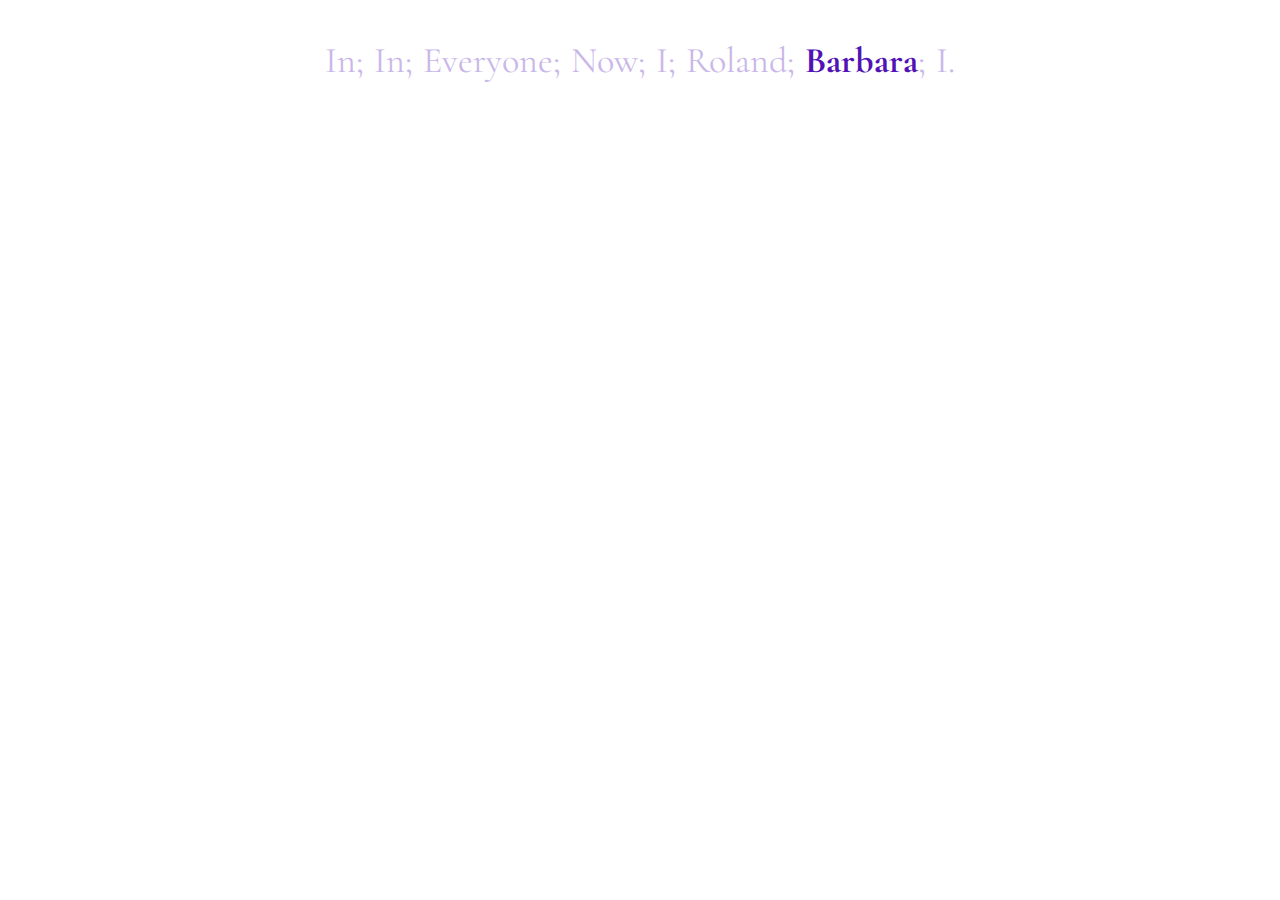
==== barbara.html @ 02eb0ee5 "progress 1" ====
<!DOCTYPE html>
<html lang="en" dir="ltr">
  <head>
    <meta charset="utf-8">
    <link rel="preconnect" href="https://fonts.gstatic.com">
    <link href="https://fonts.googleapis.com/css2?family=Cormorant+Garamond:ital,wght@0,300;0,400;0,500;0,600;0,700;1,300;1,400;1,500;1,600;1,700&display=swap" rel="stylesheet">
    <link rel="stylesheet" href="in.css">
    <link rel="stylesheet" href="normalize.css">
    <title>In;</title>
  </head>
  <body>
    <div class="nav-bar">
      <a href="index.html" class="otherlinks">In</a>;
      <a href="in2.html" class="otherlinks">In</a>;
      <a href="everyone.html" class="otherlinks">Everyone</a>;
      <a href="now.html" class="otherlinks">Now</a>;
      <a href="i.html" class="otherlinks">I</a>;
      <a href="roland.html" class="otherlinks">Roland</a>;
      <a href="barbara.html" class="homelink">Barbara</a>;
      <a href="i2.html" class="otherlinks">I</a>.
    </div>
  </body>
</html>
---- in.css ----
body {
  background-color: white;
  font-family: 'Cormorant Garamond', serif;
}

.nav-bar {
  text-align: center;
  word-spacing: 2px;
  color: #cab7e9;
  font-size: 36px;
  margin-top: 40px;
}

a.homelink:link {
  color: #5112B6;
  text-decoration: none;
  font-weight: 700;
}

a.homelink:visited {
  color: #5112B6;
}

a.homelink:hover {
  color: #cab7e9;
}

a.otherlinks:link {
  color: #cab7e9;
  text-decoration: none;
}

a.otherlinks:visited {
  color: #cab7e9;
}

a.otherlinks:hover {
  color: #5112B6;
}

.container {
  position: relative;
  margin: 110px 80px 80px 80px;
}

.box-1 {
  font-size: 24px;
  width: 380px;
  line-height: 32px;
}

em {
  font-weight: 600;
  font-size: 46px;
  color: #5A15CB;
}

.box-2 {
  position: absolute;
  font-size: 46px;
  font-weight: 600;
  width: 1130px;
  line-height: 57px;
  right: 0px;
  color: #5A15CB;
  margin-top: -35px;
}

.box-3 {
  font-size: 24px;
  width: 380px;
  line-height: 32px;
  position: absolute;
  right: 8px;
  padding-top: 208px;
}

.box-4 {
  position: absolute;
  font-size: 46px;
  font-weight: 600;
  width: 830px;
  line-height: 57px;
  right: 0px;
  color: #5A15CB;
  margin-top: 460px;
  padding-bottom: 120px;
}

.backtotop {
  position: absolute;
  right: 12px;
  margin-top: 57rem;
  height: 40px;
  width: 40px;
  border-radius: 20px;
  background-color: #5A15CB;
  text-align: center;
}

a.backtotop:link {
  color: #5A15CB;
}

a.backtotop:visited {
  color: #5A15CB;
}

a.backtotop:hover {
  background-color: #cab7e9;
}
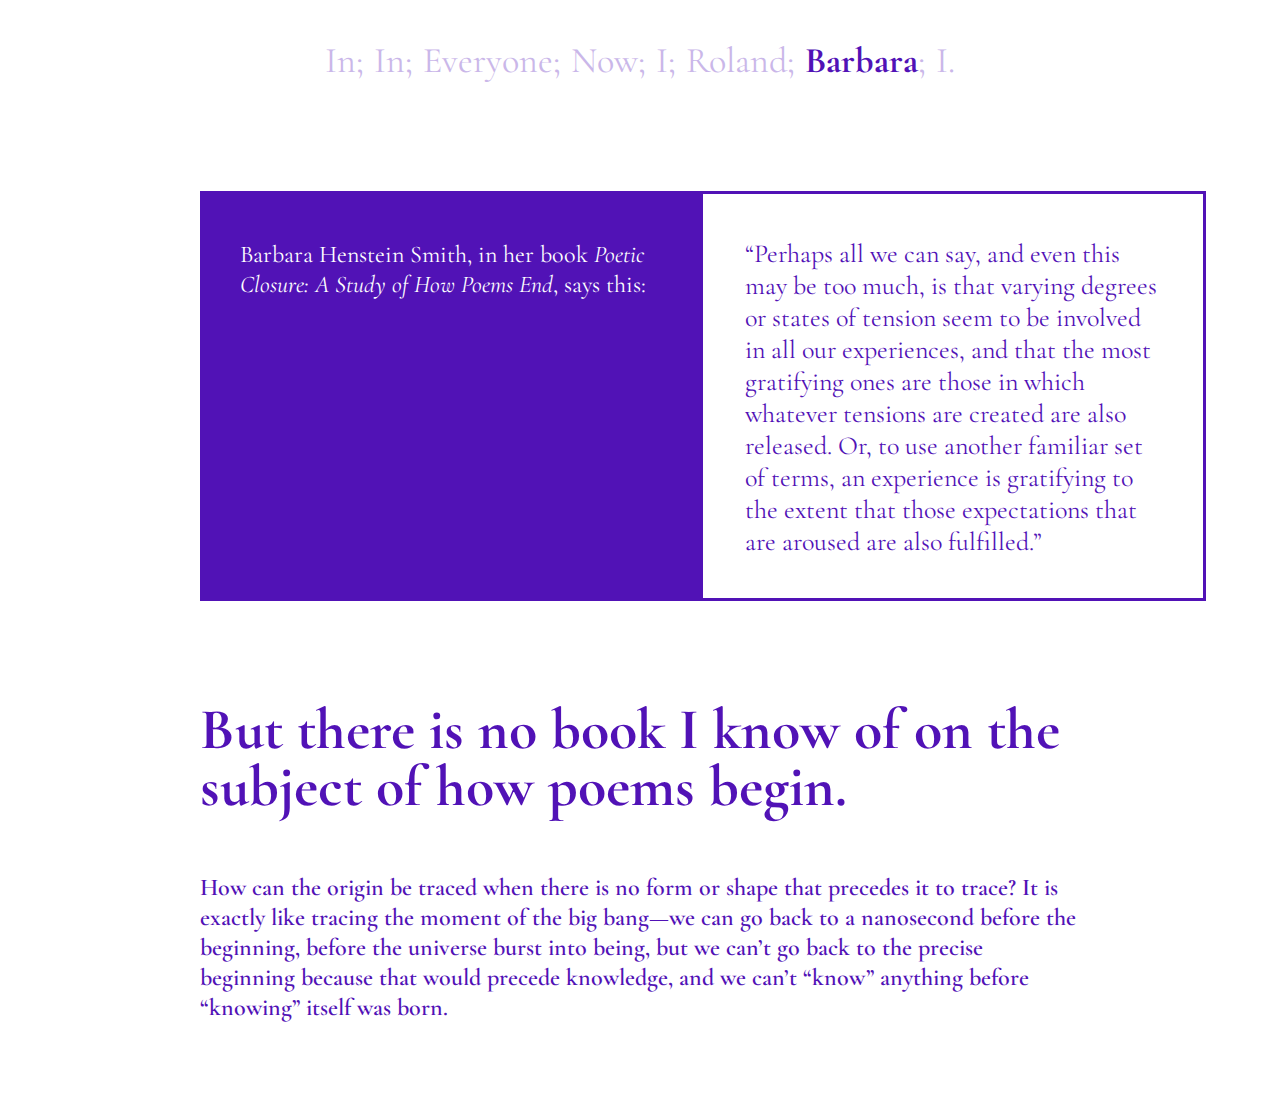
==== commit 6537d901: "all layouts done" ====
--- a/barbara.html
+++ b/barbara.html
@@ -4,20 +4,36 @@
     <meta charset="utf-8">
     <link rel="preconnect" href="https://fonts.gstatic.com">
     <link href="https://fonts.googleapis.com/css2?family=Cormorant+Garamond:ital,wght@0,300;0,400;0,500;0,600;0,700;1,300;1,400;1,500;1,600;1,700&display=swap" rel="stylesheet">
-    <link rel="stylesheet" href="in.css">
+    <link rel="stylesheet" href="barbara.css">
     <link rel="stylesheet" href="normalize.css">
-    <title>In;</title>
+    <title>Barbara;</title>
   </head>
   <body>
     <div class="nav-bar">
-      <a href="index.html" class="otherlinks">In</a>;
+      <a href="in.html" class="otherlinks">In</a>;
       <a href="in2.html" class="otherlinks">In</a>;
       <a href="everyone.html" class="otherlinks">Everyone</a>;
       <a href="now.html" class="otherlinks">Now</a>;
       <a href="i.html" class="otherlinks">I</a>;
       <a href="roland.html" class="otherlinks">Roland</a>;
-      <a href="barbara.html" class="homelink">Barbara</a>;
+      <a href="index.html" class="homelink">Barbara</a>;
       <a href="i2.html" class="otherlinks">I</a>.
+    </div>
+    <div class="container">
+      <div class="book-left">
+        <div class="book-left-text">
+          <p>Barbara Henstein Smith, in her book <em>Poetic Closure: A Study of How Poems End</em>, says this:</p>
+        </div>
+      </div>
+      <div class="book-right">
+        <div class="book-right-text">
+          <p>“Perhaps all we can say, and even this may be too much, is that varying degrees or states of tension seem to be involved in all our experiences, and that the most gratifying ones are those in which whatever tensions are created are also released. Or, to use another familiar set of terms, an experience is gratifying to the extent that those expectations that are aroused are also fulfilled.”</p>
+        </div>
+      </div>
+      <div class="box-1">
+        <p>But there is no book I know of on the subject of how poems begin.</p>
+        <p class="text-1">How can the origin be traced when there is no form or shape that precedes it to trace? It is exactly like tracing the moment of the big bang—we can go back to a nanosecond before the beginning, before the universe burst into being, but we can’t go back to the precise beginning because that would precede knowledge, and we can’t “know” anything before “knowing” itself was born.</p>
+      </div>
     </div>
   </body>
 </html>
--- a/barbara.css
+++ b/barbara.css
@@ -0,0 +1,107 @@
+body {
+  background-color: white;
+  font-family: 'Cormorant Garamond', serif;
+}
+
+.nav-bar {
+  text-align: center;
+  word-spacing: 2px;
+  color: #cab7e9;
+  font-size: 36px;
+  margin-top: 40px;
+}
+
+a.homelink:link {
+  color: #5112B6;
+  text-decoration: none;
+  font-weight: 700;
+}
+
+a.homelink:visited {
+  color: #5112B6;
+}
+
+a.homelink:hover {
+  color: #cab7e9;
+}
+
+a.otherlinks:link {
+  color: #cab7e9;
+  text-decoration: none;
+}
+
+a.otherlinks:visited {
+  color: #cab7e9;
+}
+
+a.otherlinks:hover {
+  color: #5112B6;
+}
+
+.container {
+  position: relative;
+  margin: 110px 200px 80px 200px;
+}
+
+.book-left {
+  position: relative;
+  height: 410px;
+  width: 500px;
+  background-color: #5112B6;
+  color: white;
+}
+
+.book-left-text {
+  padding-top: 25px;
+  padding-left: 40px;
+  padding-right: 5px;
+  font-size: 24px;
+  line-height: 30px;
+}
+
+.book-right {
+  position: relative;
+  height: 404px;
+  width: 500px;
+  border-width: 3px;
+  border-color: #5112B6;
+  border-style: solid;
+  margin-left: 500px;
+  margin-top: -410px;
+}
+
+.book-right-text {
+  padding-top: 18px;
+  padding-left: 42px;
+  padding-right: 40px;
+  font-size: 26px;
+  line-height: 32px;
+  color: #5112B6;
+  animation-name: showcolor;
+  animation-duration: 5s;
+  animation-iteration-count: 1;
+}
+
+
+@keyframes showcolor {
+  from {
+    color: white;
+  }
+  to {
+    color: #5112B6;
+  }
+}
+
+.box-1 {
+  margin-top: 100px;
+  color: #5112B6;
+  font-size: 58px;
+  font-weight: 700;
+  line-height: 57px;
+}
+
+.text-1 {
+  font-size: 24px;
+  line-height: 30px;
+  font-weight: 600;
+}
